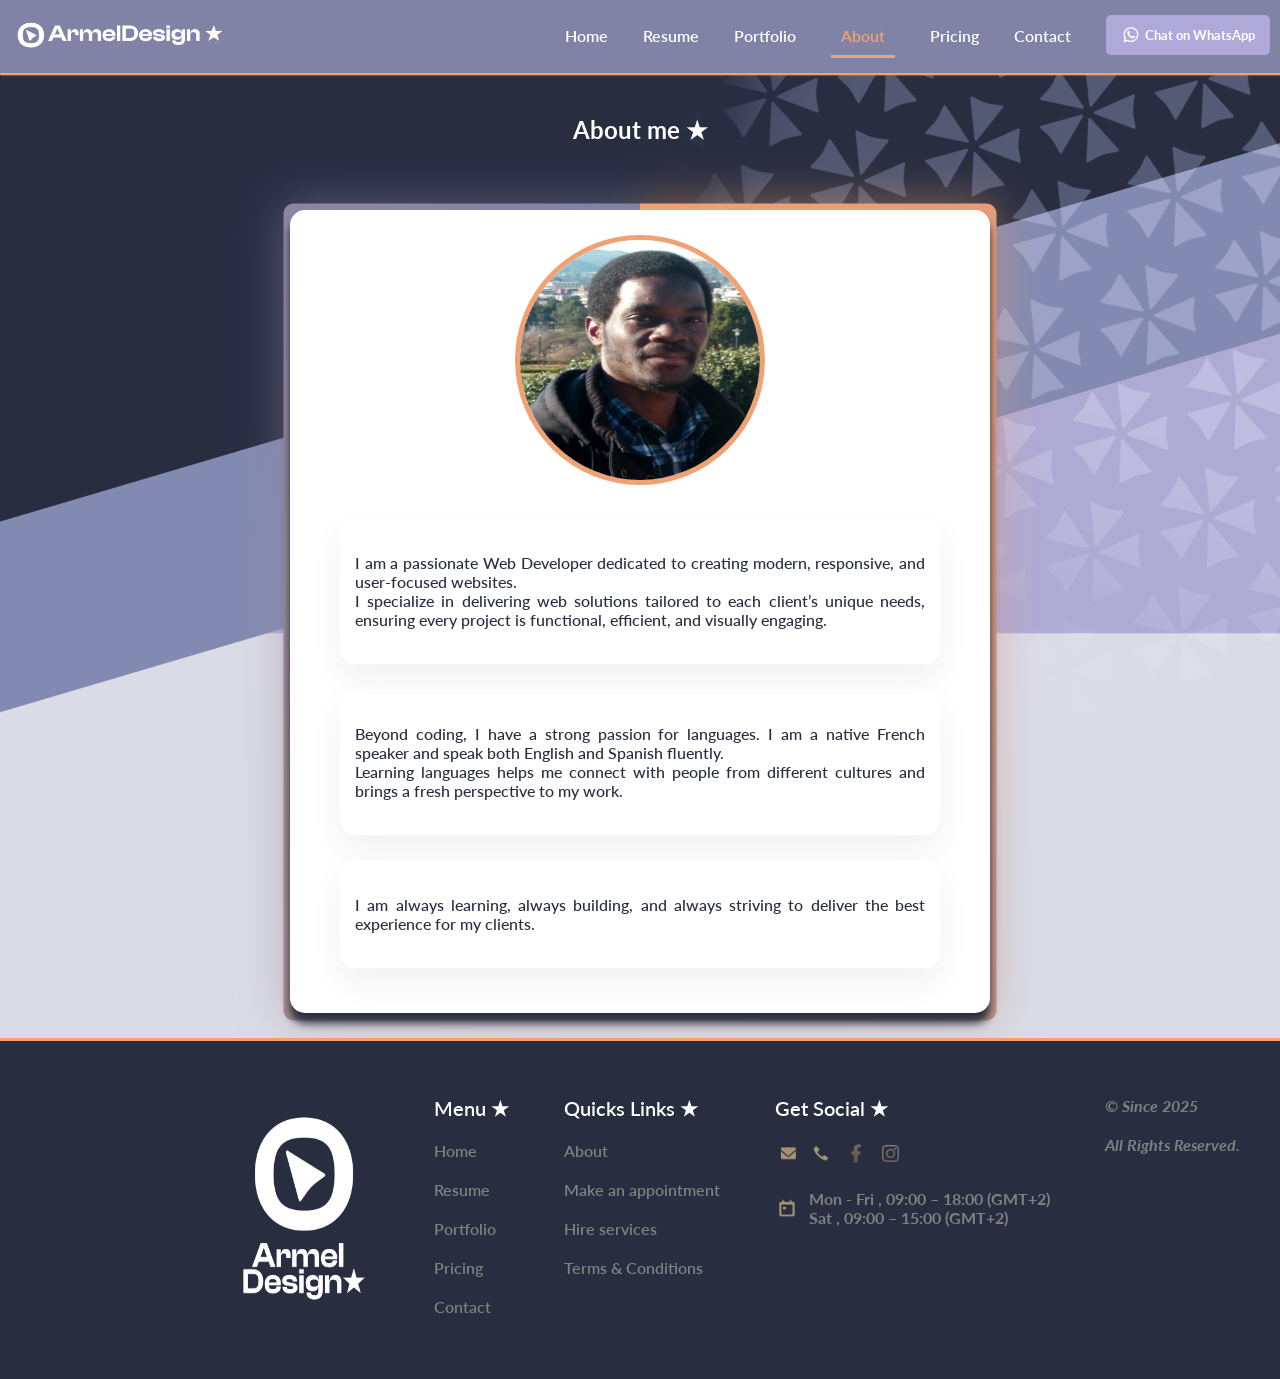
==== public/about.html @ fba916a8 "Initial commit" ====
<!doctype html>
<html lang="en-GB">
  <head>
    <meta charset="UTF-8" />
    <meta name="viewport" content="width=device-width, initial-scale=1.0" />
    <title>ArmelDesign ★ | About</title>

    <link rel="icon" type="image/x-icon" href="../assets/favicon/favicon.ico">

    <!-- Global styles (RESET, colors, typography, layout) -->
    <link rel="stylesheet" href="../css/main.css" />

    <!-- Shared components for (header, nav, buttons and footer) -->
    <link rel="stylesheet" href="../css/components.css" />

    <style>

      html{
        list-style: none;
      }
   
    /* GRID container ==============*/
    .grid-container {
     display: grid;
    grid-template-areas:
    "navbar navbar"
    "about-title about-title"
    "about about"
    "footer footer";

  }

  
      /* FLEXBOX about-title ==============*/
    .about-title{
        display: flex;
        flex-wrap: wrap-reverse;
        justify-content: center;
       padding: 15px 15px;
        margin-top: 75px;  
        gap: 10px;
    }
    .about-title-item{
        padding: 25px 15px;
        text-align: center;
    }
    .about-title-item > h1{
      color: var(--text-color-initial);
    }

    
  /* FLEX resume ==============*/

  .about {
  
  display: flex;
  flex-direction: column;
 flex-wrap: wrap;
 place-content: center;
 gap: 35px;
  }

.about-item{
 gap: 35px;
 margin: 15px;
 border-radius: 15px;
 padding: 20px 25px;
 margin: 25px 15px;


  background-color: var( --text-color-initial);
  max-width: 700px; 
  width: 90%;
  /* animation: fadeIn 0.5s ease-in-out; */
  box-shadow: 0px 10px 8px 0px var(--nav-and-footer-color);

}

.about-title > h1{
 margin: 15px 15px;
   text-align: center;
  color: var(--nav-and-footer-color);
  font-weight: 500;

}
.about-image > img{
  border: 5px solid var( --text-and-hover-color);
  margin: 5px;
  height: 250px;
  width: 250px;
  border-radius: 50%;
 }
.about-info > p{
  text-align: justify;
  text-justify: inter-word;
  margin: 25px;
  color: var(--nav-and-footer-color);
  font-weight: 500;
 }


 /* ================= CARDS REVEAL ================= */
.card {
  background: var(--text-color-initial);
  padding: 35px 15px;
  border-radius: 15px;
  box-shadow: 0 15px 35px rgba(0, 0, 0, 0.06);
  transition: all 0.4s ease;
  opacity: 0;
  transform: translateY(40px);
}

.card:hover {
  transform: translateY(-10px) scale(1.03);
  box-shadow: 0 20px 40px rgba(0, 0, 0, 0.1);
}

.card.show {
  opacity: 1;
  transform: translateY(0);
}
</style>
  </head>

  <body>
    <!-- Section grid container -->
    <div class="grid-container">

      <!-- Section navbar -->
      <section class=" grid-item navbar" style="grid-area: navbar;">
        <div class="outter-nav">
          <div class="outter-nav-item logo">
            <a href="../index.html"><img src="../assets/images/logo.png" alt="logo"></a>
          </div>
        </div>

        <!-- hamburger navigation -->
        <div class="hamburger">
           <input id="menu__toggle" type="checkbox" />
           <label class="menu__btn" for="menu__toggle">
             <span></span>
           </label>
        <div class="inner-nav">
          <div class="inner-nav-item">
            <li><a href="../index.html">Home</a></li>
          </div>
          <div class="inner-nav-item ">
            <li><a href="./resume.html">Resume</a></li>
          </div>
          <div class="inner-nav-item">
            <li><a href="./portfolio.html">Portfolio</a></li>
          </div>
          <div class="inner-nav-item active-page">
            <li><a href="./about.html">About</a></li>
          </div>
          <div class="inner-nav-item">
            <li><a href="./pricing.html">Pricing</a></li>
          </div>
          <div class="inner-nav-item">
            <li><a href="./contact.html">Contact</a></li>
          </div>
          <div class="inner-nav-item btn-tp-1">
            <a target="_blank" href="https://wa.me/+27748368368?text=Hello%2C%20I%E2%80%99d%20like%20to%20discuss%20a%20website%20for%20my%20business.%0ABusiness%20name%3A%0AWebsite%20type%20%28corporate%2Fecommerce%2Fetc%29%3A%0ABudget%3A%0ATimeline%3A">
            <button class="btn-flex"><img src="../assets/icons/whatsApp-top-icon.PNG" alt="whatsApp-top-icon"><p>Chat on WhatsApp</p></button></a>
          </div>
        </div>
      </div>
      </section>
       <!-- Section about-title -->
      <section  class=" grid-item about-title" style="grid-area: about-title;">
        <div class="about-title-item ">
            <h1>About me ★</h1>
            <!-- <p>These are the latest projects I have worked on ✓</p> -->
        </div>
      </section>
      

      <!-- Section about -->
      <section  class=" grid-item about " style="grid-area: about;">
         <div class="about-item animated-border">
          <div class="about-image ">   
            <img src="../assets/images/about-me-profile.jpg" alt="">
          </div>

          <div class="about-info ">
            <p class="card">
              I am a passionate Web Developer dedicated to creating modern,
              responsive, and user-focused websites.<br />
              I specialize in delivering web solutions tailored to each client’s
              unique needs, ensuring every project is functional, efficient, and
              visually engaging.
            </p>
            <p class="card">
              Beyond coding, I have a strong passion for languages. I am a
              native French speaker and speak both English and Spanish fluently.
              <br />Learning languages helps me connect with people from
              different cultures and brings a fresh perspective to my work.<br />
            </p>
            <p class="card">
              I am always learning, always building, and always striving to
              deliver the best experience for my clients.
            </p>
          </div>
        </div>
      </section>


      <!-- Section footer -->
      <section class="grid-item footer component-gradient-background " style="grid-area: footer">
        <div class="footer-list">
            <ul class="footer-list-item">
              <li><a class="logo-footer" href="../index.html"> <img src="../assets/images/logo-footer.png" alt="logo-footer"></a></li>
            </ul>
          </div>
        <div class="footer-list">
            <ul class="footer-list-item">
              <li><h2>Menu ★</h2></li>
              <li><a href="../index.html"> Home</a></li>
              <li><a href="./resume.html"> Resume</a></li>
              <li><a href="./portfolio.html"> Portfolio</a></li>
              <li><a href="./pricing.html"> Pricing</a></li>
              <li><a href="./contact.html">Contact</a></li>
            </ul>
          </div>
          <div class="footer-list">
            <ul class="footer-list-item">
              <li><h2>Quicks Links ★</h2></li>
              <li><a href="./about.html"> About</a></li>
              <li><a href="#">Make an appointment</a></li>
              <li><a href="./pricing.html">Hire services</a></li>
              <li><a href="../terms-and-conditions/Web_Developer_Services_EN.pdf"> Terms & Conditions</a></li>
            </ul>
          </div>
          <div class="footer-list">
            <ul class="footer-list-item">
              <li><h2> Get Social ★</h2></li>
              <li class="footer-icons">
                <a href="mailto:armel.nzawou.developer@gmail.com"><img src="../assets/icons/email-footer-icon.PNG" alt="email-footer-icon"/></a>
                <a href="tel:+27748368368 "><img src="../assets/icons/phone-footer-icon.PNG" alt="phone-footer-icon"/></a>
                <a target="_blank" href="https://www.facebook.com/armel.nzawou/"><img src="../assets/icons/facebook-footer-icon.png" alt="facebook-footer-icon"/></a>
                <a target="_blank" href="https://www.instagram.com/armel_nzawou/"><img src="../assets/icons/instagram-footer-icon.png" alt="instagram-footer-icon"/></a>
              </li>
              <li class="footer-icons"><img src="../assets/icons/calendar-icon.PNG" alt="calendar-icon"/> <p>Mon - Fri , 09:00 – 18:00 (GMT+2) <br/> Sat , 09:00 – 15:00 (GMT+2)</p></li>
            </ul>
          </div>
        <div class="footer-list">
          <ul class="footer-list-item">
            <li><p><em>© Since 2025</em> </p></li>
            <li><p><em>All Rights Reserved.</em> </p></li>
          </ul>
        </div>
      </section>
    </div>
    <button onclick="topFunction()" id="myBtn" title="Go to top">Top ↑</button>
    <script src="../js/index.js"></script>
  </body>
</html>
---- css/main.css ----
/*  Global styles (RESET, colors, typography, layout)================ */

@import url('https://fonts.googleapis.com/css2?family=Lato:ital,wght@0,100;0,300;0,400;0,700;0,900;1,100;1,300;1,400;1,700;1,900&display=swap');

* {
  margin: 0;
  padding: 0;
  box-sizing: border-box;
  text-decoration: none;
  font-family: "Lato", sans-serif;
 
}

:root {
  --primary-color: #afa9d9; /*  body color */
  --secondary-color: #8082a6; /*  Aside color */
  --nav-and-footer-color: #282e40; /*  Navbar and footer color */
  --text-and-hover-color: #f2a172; /*  active page and hover color */

  --body-bg-color: #afa9d9;
  --body-bg-main-color: #828ab0;
  --text-color-initial: #ffff;
  --alt-hover-color: #f2bbc9;
  --golden-color: #d4af37;
  --text-body: grey;
}
html {

  scroll-behavior: smooth;
  background-image: url(../assets/images/cross-pages-background.png);
  opacity: 1;
  background-size: cover; /* Ensures the image covers the element */
  background-position: center; /* Keeps the image centered */
  background-repeat: no-repeat; /* Prevents tiling */
}
---- css/components.css ----
/* # Shared components (buttons.css, nav.css, footer.css) ===================*/

/* NAVBAR ===================*/
.navbar {
  display: flex;
  justify-content: space-between;
  background-color: var(--secondary-color);
  padding: 10px 5px;
  position: fixed;
  width: 100%;
  height: 75px;
  box-shadow: 1px 0px 2px var(--golden-color);
  z-index: 1;
  border-bottom: 2px solid var(--text-and-hover-color);
}

.logo img {
  height: 40px;
  width: 220px;
}
.outter-nav {
  padding: 5px 5px;
}
.inner-nav {
  display: flex;
  justify-content: end;
  align-items: center;
  gap: 35px;

  padding: 5px 5px;
}

.inner-nav-item a {
  color: var(--text-color-initial);
  font-weight: 600;
}

.inner-nav-item img {
  height: 20px;
}

.active-page a {
  color: var(--text-and-hover-color);
  padding: 10px 10px;
  border-bottom: 3px solid var(--text-and-hover-color);
}

/* BUTTONS ===================*/

/* button type 1 */
.btn-tp-1 button {
  padding: 10px 15px;
  border-radius: 5px;
  min-width: 150px;
  font-weight: 700;
  background-color: var(--primary-color);
  color: var(--text-color-initial);
  border-style: none;
  cursor: pointer;
  transition: transform 0.5s ease-in-out;
}
.btn-tp-1 button:hover {
  background-color: var(--text-and-hover-color);
  color: var(--nav-and-footer-color);
  box-shadow: 3px 0px 6px grey;
  transform: scale(1.1);
}

/* button type 1 */
.btn-tp-2 button {
  min-width: 150px;
  margin-top: 10px;
  padding: 10px 15px;
  border-radius: 5px;
  font-weight: 700;
  background-color: var(--text-and-hover-color);
  color: var(--text-color-initial);
  border-style: none;
  cursor: pointer;
  transition: transform 0.5s ease-in-out;
}
.btn-tp-2 button:hover {
  background-color: var(--text-and-hover-color);
  color: var(--text-color-initial);
  box-shadow: 3px 0px 6px grey;
  transform: scale(1.1);
}

/* button flex */
.btn-flex {
  font-weight: 600;
  display: flex;
  align-items: center;
  gap: 5px;
}
/* button back to top */

#myBtn {
  display: none;
  position: fixed;
  bottom: 20px;
  right: 20px;
  z-index: 99;
  font-size: 18px;
  border: none;
  outline: none;
  background-color: var(--text-and-hover-color);
  color: var(--text-color-initial);
  cursor: pointer;
  padding: 15px;
  border-radius: 4px;
  font-weight: 400;
  animation: fadeIn 1s ease-in-out;
}

#myBtn:hover {
  background-color: var(--secondary-color);
}

/* ANIMATED BORDER CLASS FOR ABOUT ME CARD ===================*/

.animated-border {
  margin: 0 auto;
  padding: 2em;
  max-width: 700px;
  width: 90%;
  background: #1c1f2b;
  text-align: center;
  border-radius: 10px;
  position: relative;
}

@property --angle {
  syntax: "<angle>";
  initial-value: 0deg;
  inherits: false;
}

.animated-border::after,
.animated-border::before {
  content: "";
  position: absolute;
  height: 101%;
  width: 101%;
  background-image: conic-gradient(from var(--angle), #f2a172, #8082a6);
  top: 50%;
  left: 50%;
  translate: -50% -50%;
  z-index: -1;
  padding: 3px;
  border-radius: 10px;
  animation: 7s spin linear infinite;
}
.animated-border::before {
  filter: blur(1.5rem);
  opacity: 0.5;
}

/* FOOTER ===================*/

.footer {
  display: flex;
  justify-content: end;
  padding: 15px 15px;
  gap: 5px;
  border-top: 3px solid var(--text-and-hover-color);
  background-color: var(--nav-and-footer-color);
}
.footer-list {
  display: flex;
  flex-direction: column;
  margin: 20px 20px;
}

.footer-list-item h2 {
  color: var(--text-color-initial);
  font-weight: 600;
  font-size: 20px;
}
.footer-list-item li {
  margin: 20px 5px;
  font-weight: 700;
  color: var(--text-body);
  list-style: none;
}

.footer-list-item a {
  font-weight: 600;
  color: var(--text-body);
}
.footer-list-item a:hover {
  color: var(--text-and-hover-color);
}
.logo-footer > img {
  height: 225px;
  width: 150px;
}

/* footer icons ======*/

.footer-icons {
  display: flex;
  align-items: center;
  gap: 10px;
}
.footer-icons img {
  height: 25px;
  transition: transform 0.5s ease-in-out;
  border-radius: 50%;
}
.footer-icons img:hover {
  height: 30px;
  transform: scale(1.5);
  box-shadow: 3px 0px 6px var(--bg-light);
}

.flex-icons {
  display: flex;
  gap: 10px;
  align-items: center;
}
.flex-icons img {
  height: 20px;
  border-radius: 50%;
  transition: transform 0.5s ease-in-out;
}
.flex-icons img:hover {
  transform: scale(1.5);
  box-shadow: 3px 0px 6px var(--bg-light);
}

.rounded-bg-icons {
  margin-bottom: 10px;
  padding: 10px 10px;
  background-color: var(--text-color-initial);
  text-align: center;
  height: 40px;
  width: 40px;
  border-radius: 50%;
}

/* Copyright text styling */
em {
  color: var(--bg-light);
}

#menu__toggle {
  position: absolute;
  left: -9999px; /* moves horizontal navbar off-screen */
}


/* KEYFRAMES ===================*/

/* kyeframe for fadeIn Animation - across all website pages*/

@keyframes fadeIn {
  from {
    opacity: 0;
    transform: translateY(20px);
  }
  to {
    opacity: 1;
    transform: translateY(0);
  }
}

/* keyframe -for the class .animated-border  */

@keyframes spin {
  from {
    --angle: 0deg;
  }
  to {
    --angle: 360deg;
  }
}

/* MEDIA QUERY ===================*/

@media (width <= 970px) {
  .logo img {
    width: 100%;
  }

  .inner-nav-item {
    text-align: center;
    margin-bottom: 30px;
  }

  #menu__toggle:checked ~ .menu__btn > span {
    transform: rotate(45deg);
  }
  #menu__toggle:checked ~ .menu__btn > span::before {
    top: 0;
    transform: rotate(0);
  }
  #menu__toggle:checked ~ .menu__btn > span::after {
    top: 0;
    transform: rotate(90deg);
  }
  #menu__toggle:checked ~ .inner-nav {
    visibility: visible;
    left: 0;
  }
  /* fadIn styling for the navbar list items on smaller screen */

  #menu__toggle:checked ~ .inner-nav li {
    animation: fadeIn 1s ease-in-out;
  }

  .menu__btn {
    display: flex;
    align-items: center;
    position: fixed;
    top: 20px;
    right: 20px;
    width: 26px;
    height: 26px;
    margin: 5px 5px;
    cursor: pointer;
  }

  .menu__btn > span,
  .menu__btn > span::before,
  .menu__btn > span::after {
    display: block;
    position: absolute;
    width: 100%;
    height: 2px;
    background-color: var(--text-color-initial);
    transition-duration: 0.25s;
  }

  .menu__btn > span::before {
    content: "";
    top: -8px;
  }
  .menu__btn > span::after {
    content: "";
    top: 8px;
  }
  #menu__toggle {
    opacity: 0;
  }
  .inner-nav {
    flex-direction: column;
    place-items: center;
    display: block;
    position: fixed;
    visibility: hidden;
    top: 75px;
    left: -100%;
    width: 100%;
    height: 100%;
    margin: 0;
    padding: 80px 15px;
    /* background-color: var(--secondary-color); */
    opacity: 0.95;
    box-shadow: 1px 0px 6px var(--text-and-hover-color);
    transition-duration: 0.55s;
    z-index: 1;
    background-image: url(../assets/images/hero-banner-smaller.png);
    background-size: cover; /* Ensures the image covers the element */
    background-position: center; /* Keeps the image centered */
    background-repeat: no-repeat; /* Prevents tiling */
  }

  /* Active page  */
  .active-page a {
    color: var(--text-and-hover-color);
    border-bottom: none;
  }

  .logo-footer > img {
    width: 35%;
  }
  .footer {
    display: flex;
    flex-direction: column;
  }
  .footer-list {
    display: flex;
    flex-direction: column;
    margin: 5px 5px;
  }
}
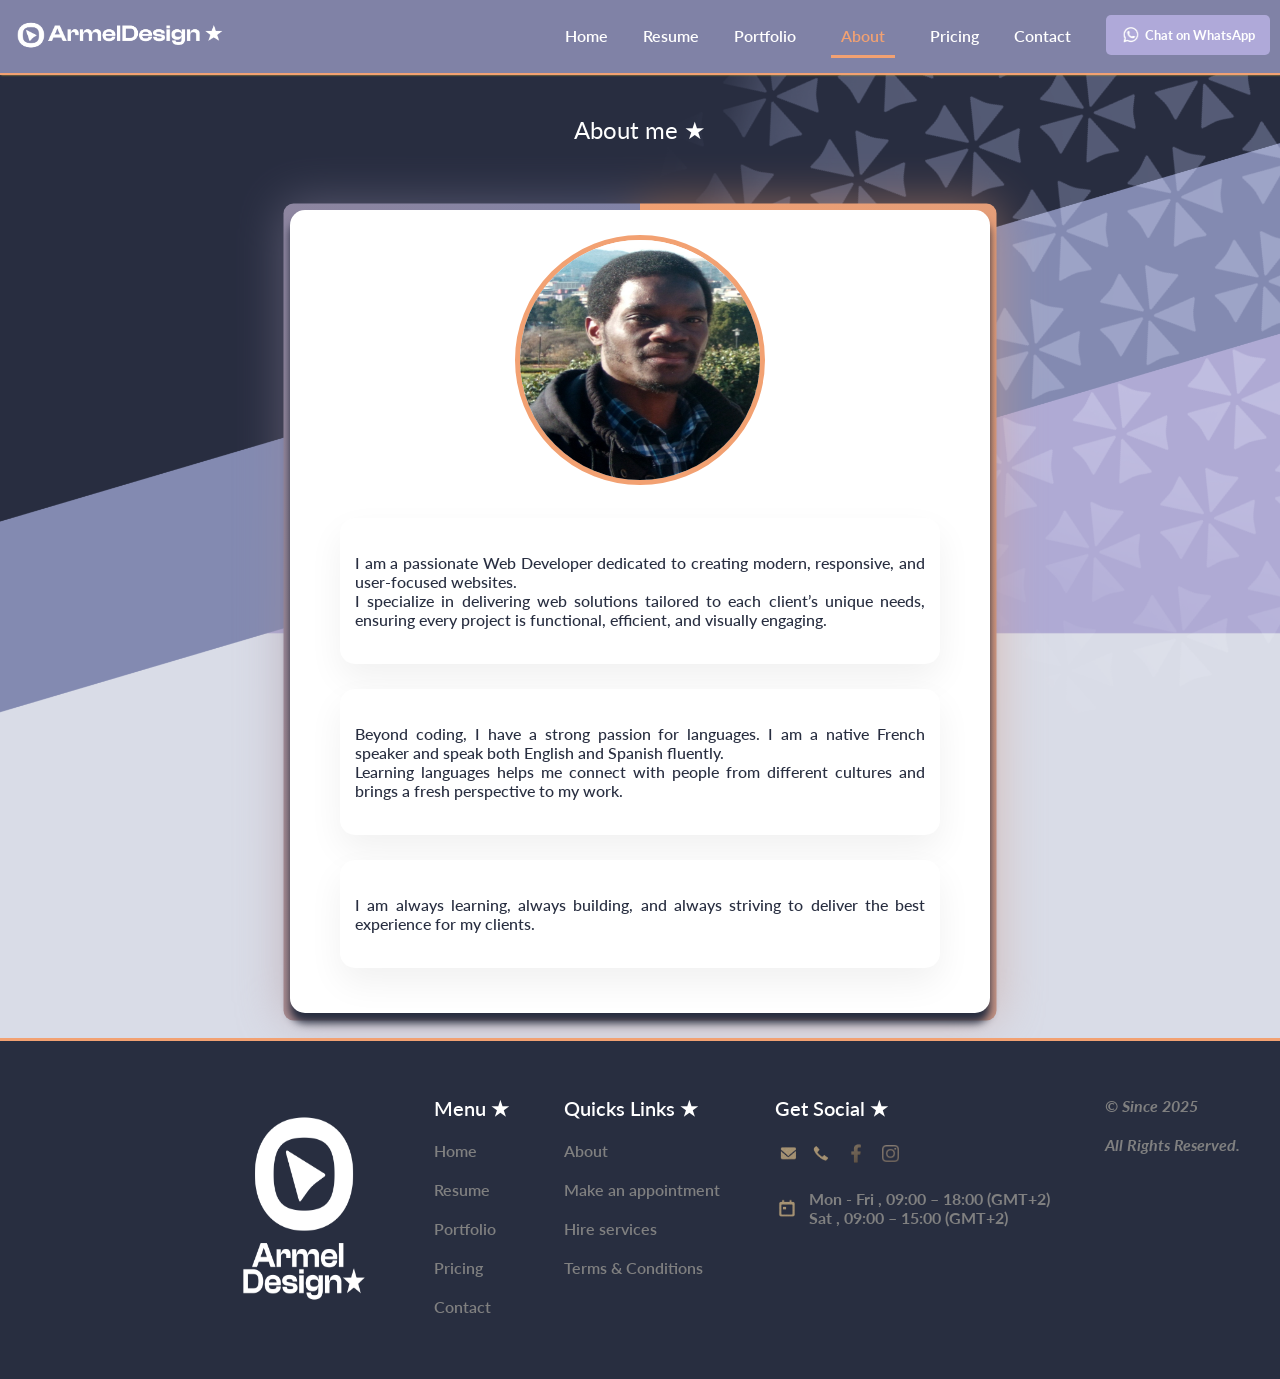
==== commit 6503daf1: "update all pages" ====
--- a/public/about.html
+++ b/public/about.html
@@ -45,6 +45,7 @@
         text-align: center;
     }
     .about-title-item > h1{
+      font-weight: 400;
       color: var(--text-color-initial);
     }
 
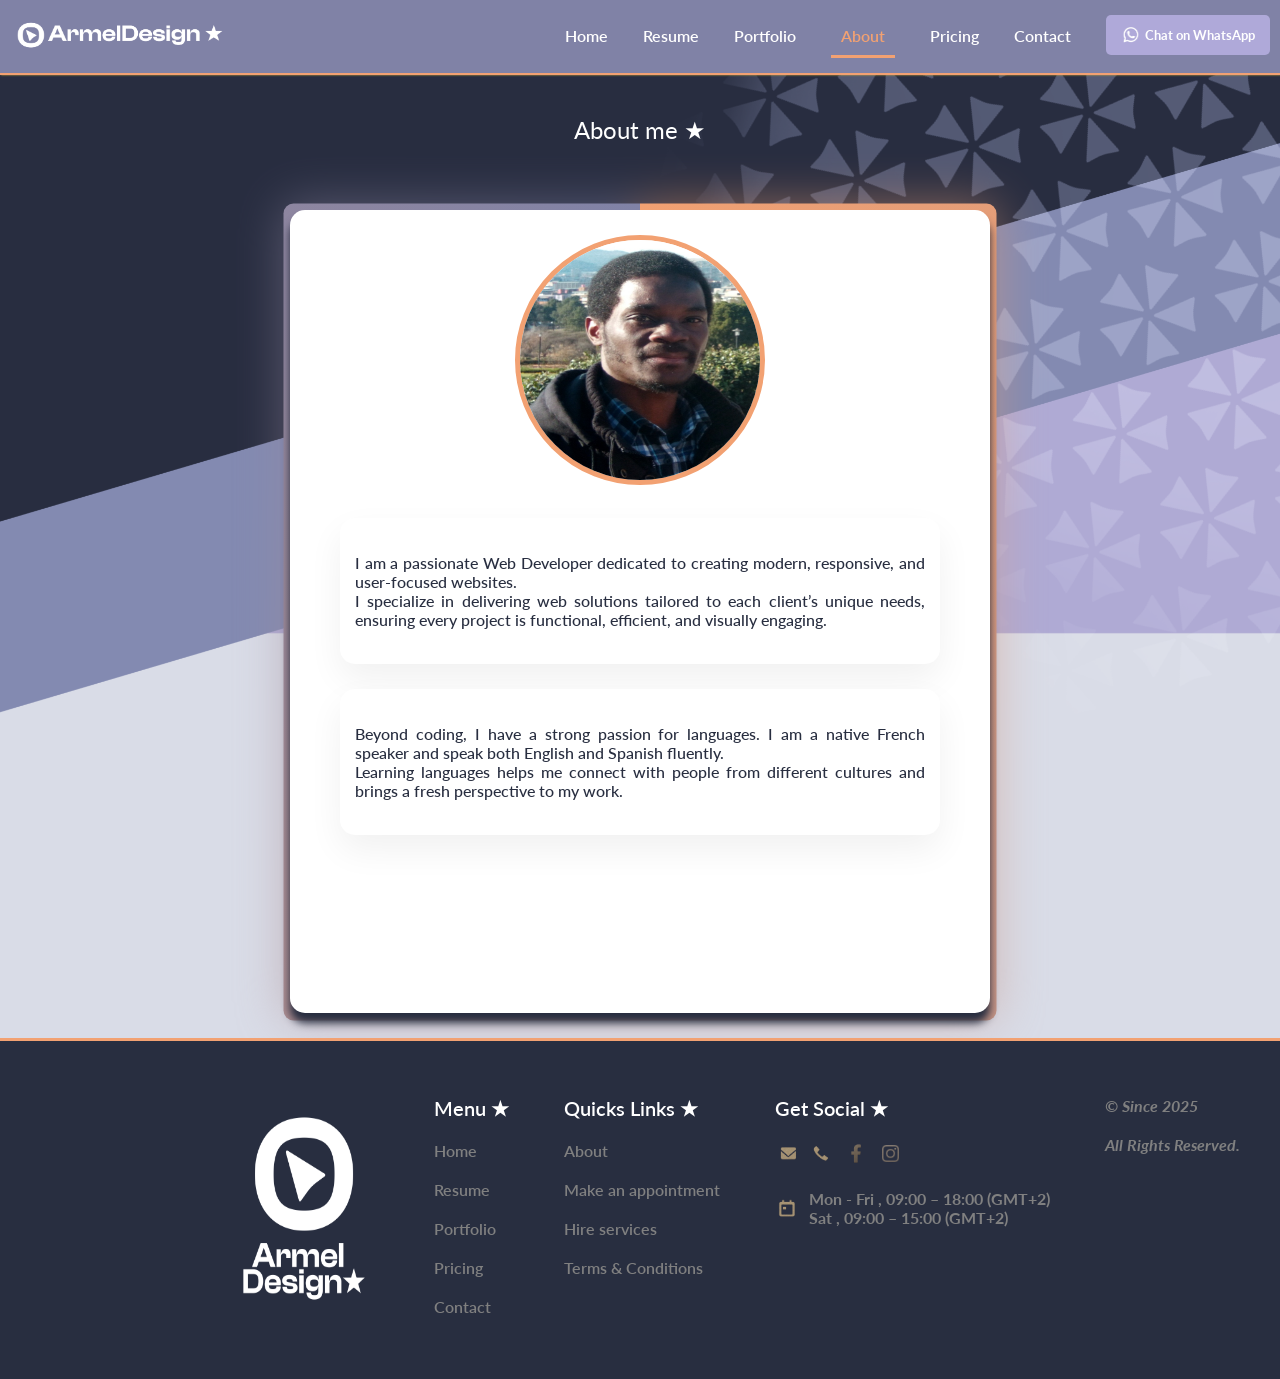
==== commit 94dee5d8: "update all pages" ====
--- a/public/about.html
+++ b/public/about.html
@@ -122,7 +122,14 @@
 }
 </style>
   </head>
-
+  <script async src="https://www.googletagmanager.com/gtag/js?id=G-2NGHJZG2ZJ"></script>
+<script>
+  window.dataLayer = window.dataLayer || [];
+  function gtag(){dataLayer.push(arguments);}
+  gtag('js', new Date());
+
+  gtag('config', 'G-2NGHJZG2ZJ');
+</script>
   <body>
     <!-- Section grid container -->
     <div class="grid-container">
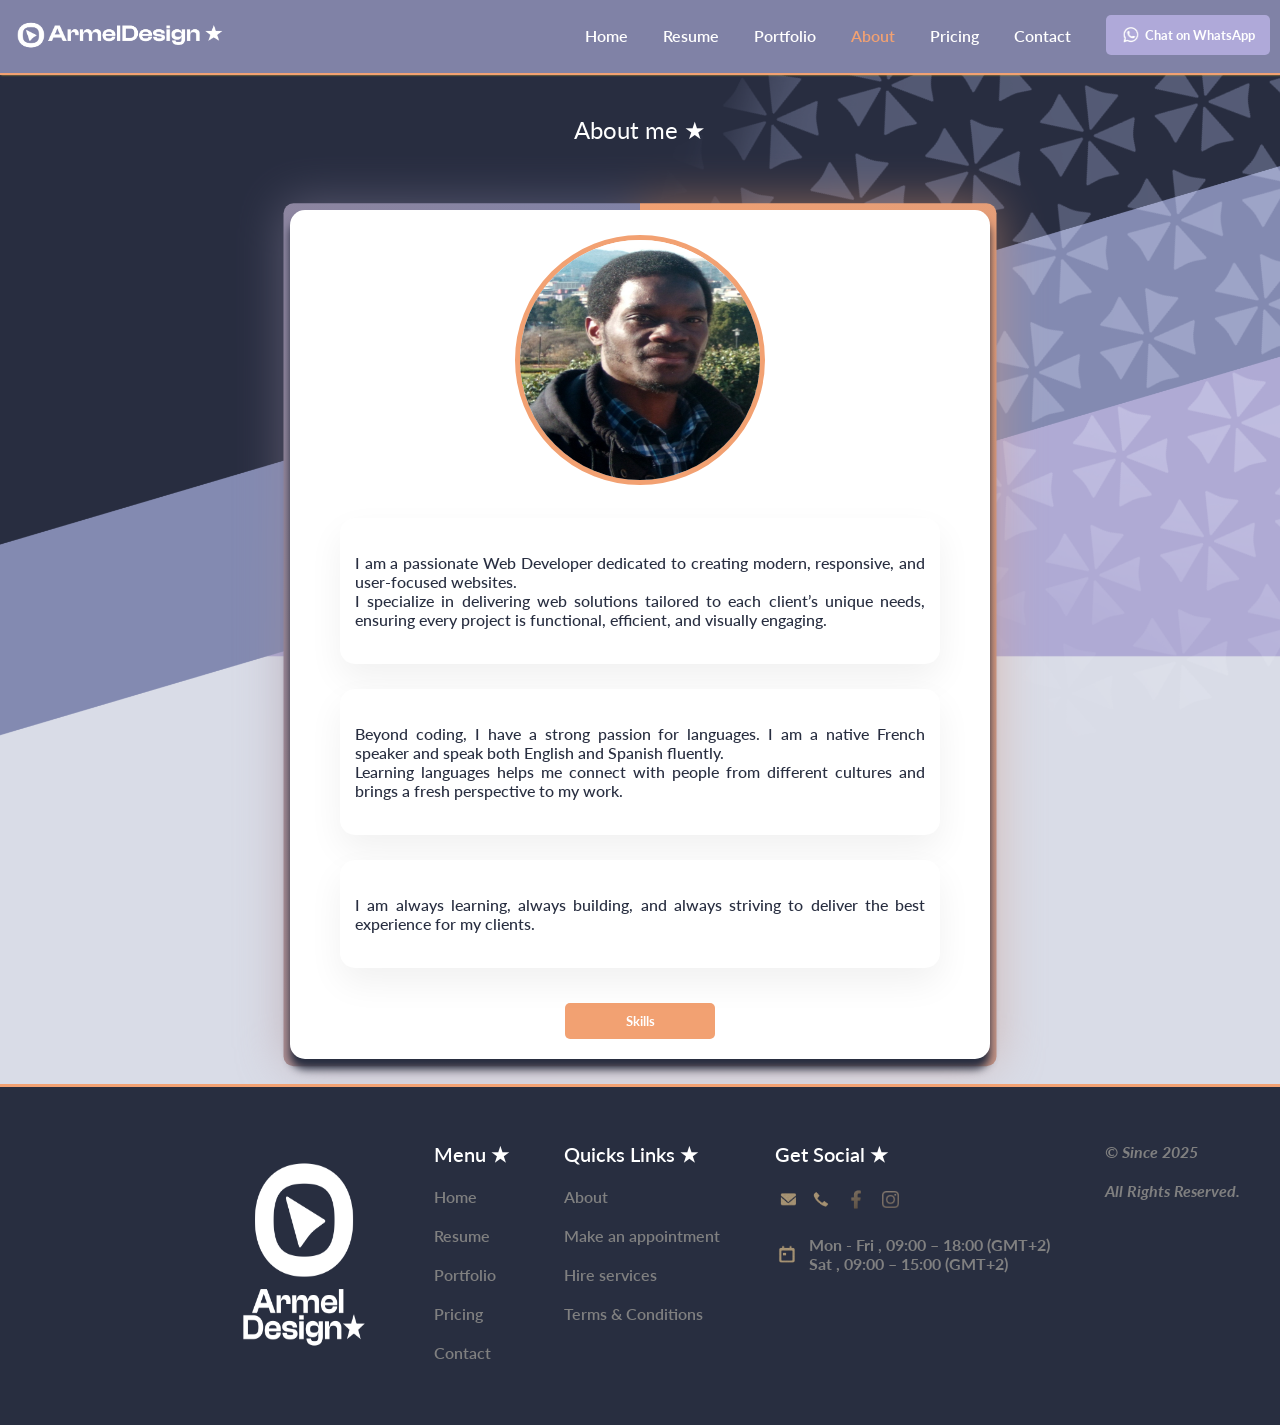
==== commit 8847320a: "Add the Arrow icon for the go to Top button" ====
--- a/public/about.html
+++ b/public/about.html
@@ -208,6 +208,9 @@
               I am always learning, always building, and always striving to
               deliver the best experience for my clients.
             </p>
+            <div class="btn-tp-2">
+              <a href="./resume.html#this"><button>Skills</button></a>
+            </div>
           </div>
         </div>
       </section>
@@ -259,7 +262,7 @@
         </div>
       </section>
     </div>
-    <button onclick="topFunction()" id="myBtn" title="Go to top">Top ↑</button>
+    <button onclick="topFunction()" id="myBtn" title="Go to top"><img src="../assets/icons/top-arrow.svg" alt="top-arrow"></button>
     <script src="../js/index.js"></script>
   </body>
 </html>
--- a/css/components.css
+++ b/css/components.css
@@ -17,6 +17,7 @@
 .logo img {
   height: 40px;
   width: 220px;
+  animation: fadeDown 1s ease forwards;
 }
 .outter-nav {
   padding: 5px 5px;
@@ -35,14 +36,33 @@
   font-weight: 600;
 }
 
+/* Hover over effect to display bottom border  */
+.inner-nav-item li a {
+  position: relative;
+}
+.inner-nav-item li a::after {
+  content: "";
+  height: 3px;
+  width: 0;
+  background: var(--text-and-hover-color);
+  position: absolute;
+  bottom: -6px;
+  left: 0;
+  transition: 0.3s;
+}
+.inner-nav-item li a:hover::after {
+  width: 100%;
+}
+/*END - Hover over effect to display bottom border   */
+
 .inner-nav-item img {
   height: 20px;
 }
 
 .active-page a {
   color: var(--text-and-hover-color);
-  padding: 10px 10px;
-  border-bottom: 3px solid var(--text-and-hover-color);
+  /* padding: 10px 10px; */
+  /* border-bottom: 3px solid var(--text-and-hover-color); */
 }
 
 /* BUTTONS ===================*/
@@ -94,6 +114,9 @@
   gap: 5px;
 }
 /* button back to top */
+#myBtn img {
+  height: 25px;
+}
 
 #myBtn {
   display: none;
@@ -101,13 +124,12 @@
   bottom: 20px;
   right: 20px;
   z-index: 99;
-  font-size: 18px;
   border: none;
   outline: none;
   background-color: var(--text-and-hover-color);
   color: var(--text-color-initial);
   cursor: pointer;
-  padding: 15px;
+  padding: 12px;
   border-radius: 4px;
   font-weight: 400;
   animation: fadeIn 1s ease-in-out;
@@ -249,7 +271,6 @@
   left: -9999px; /* moves horizontal navbar off-screen */
 }
 
-
 /* KEYFRAMES ===================*/
 
 /* kyeframe for fadeIn Animation - across all website pages*/
@@ -276,6 +297,30 @@
   }
 }
 
+/* keyframe for fadeUp or fadeDown Animations - across all website pages*/
+
+@keyframes fadeUp {
+  from {
+    opacity: 0;
+    transform: translateY(40px);
+  }
+  to {
+    opacity: 1;
+    transform: translateY(0);
+  }
+}
+
+@keyframes fadeDown {
+  from {
+    opacity: 0;
+    transform: translateY(-40px);
+  }
+  to {
+    opacity: 1;
+    transform: translateY(0);
+  }
+}
+
 /* MEDIA QUERY ===================*/
 
 @media (width <= 970px) {
@@ -303,8 +348,8 @@
     visibility: visible;
     left: 0;
   }
+
   /* fadIn styling for the navbar list items on smaller screen */
-
   #menu__toggle:checked ~ .inner-nav li {
     animation: fadeIn 1s ease-in-out;
   }
@@ -369,7 +414,7 @@
   /* Active page  */
   .active-page a {
     color: var(--text-and-hover-color);
-    border-bottom: none;
+    /* border-bottom: none; */
   }
 
   .logo-footer > img {
